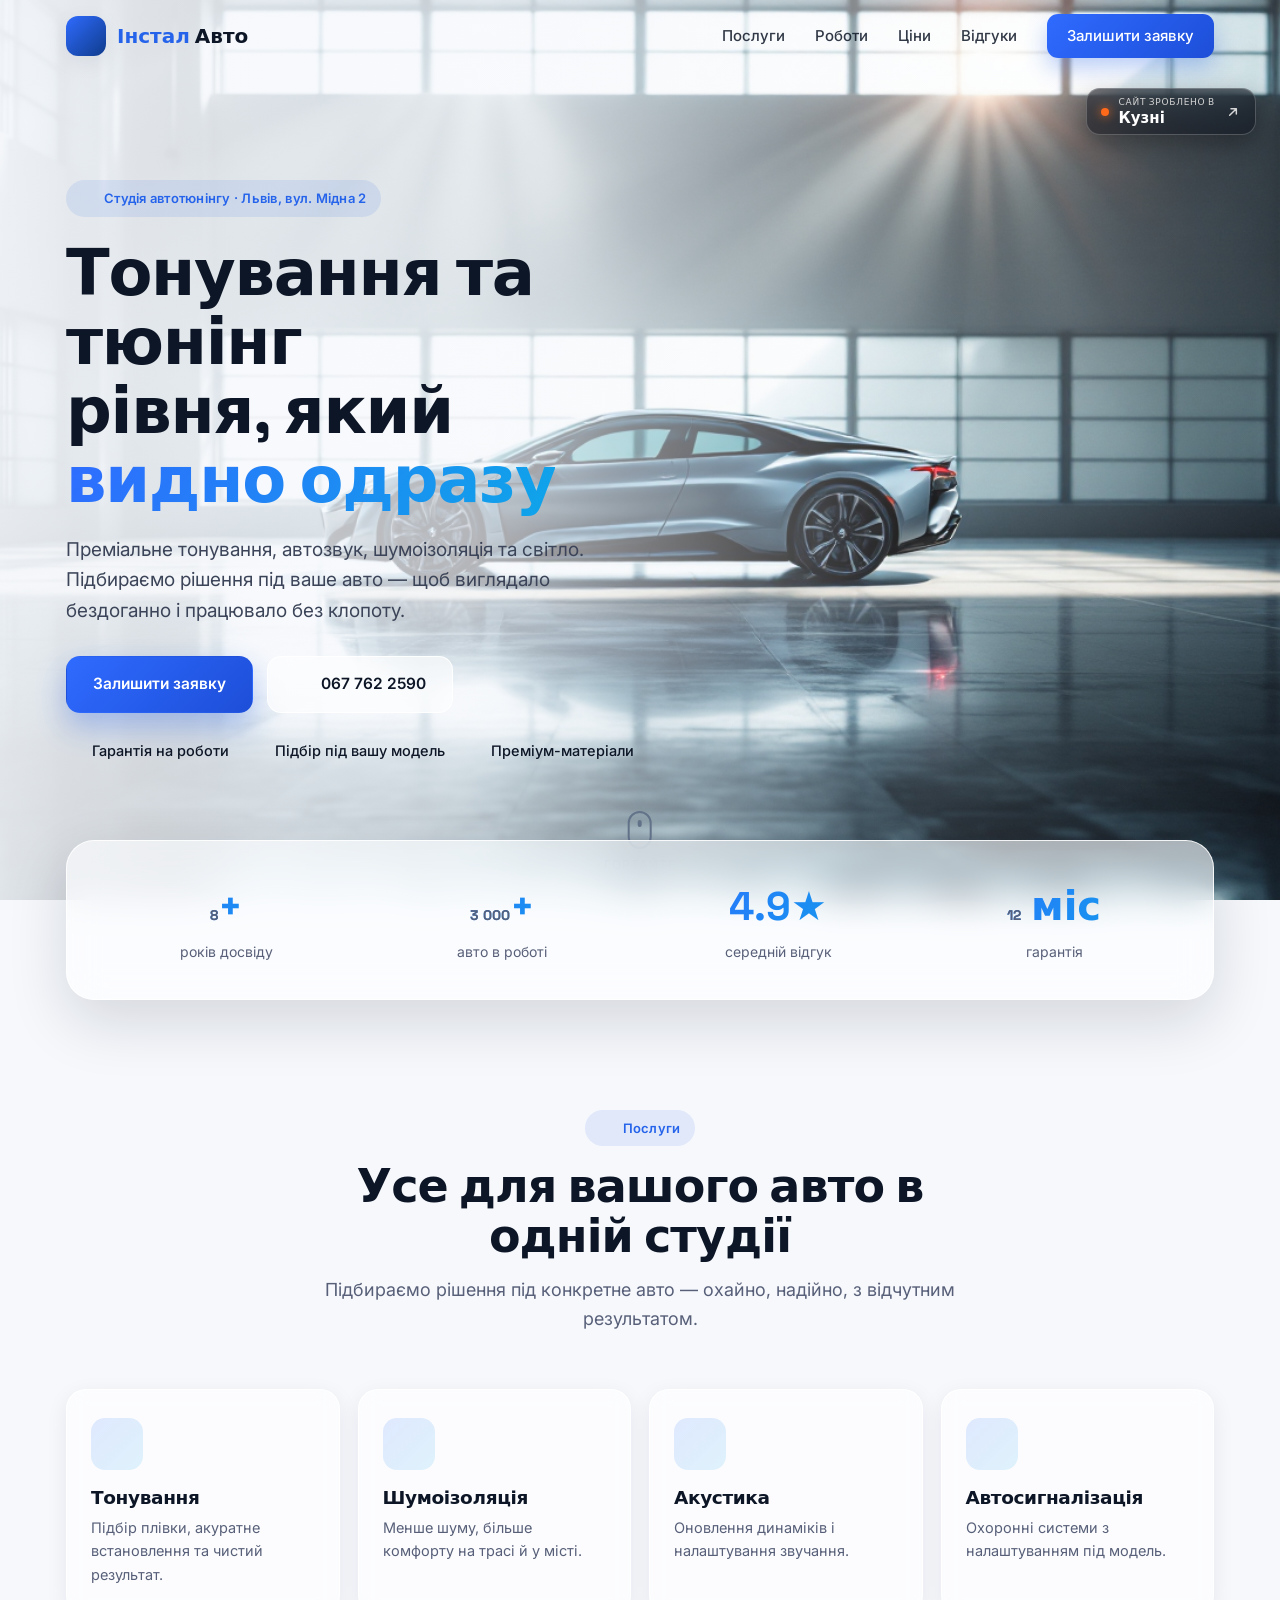
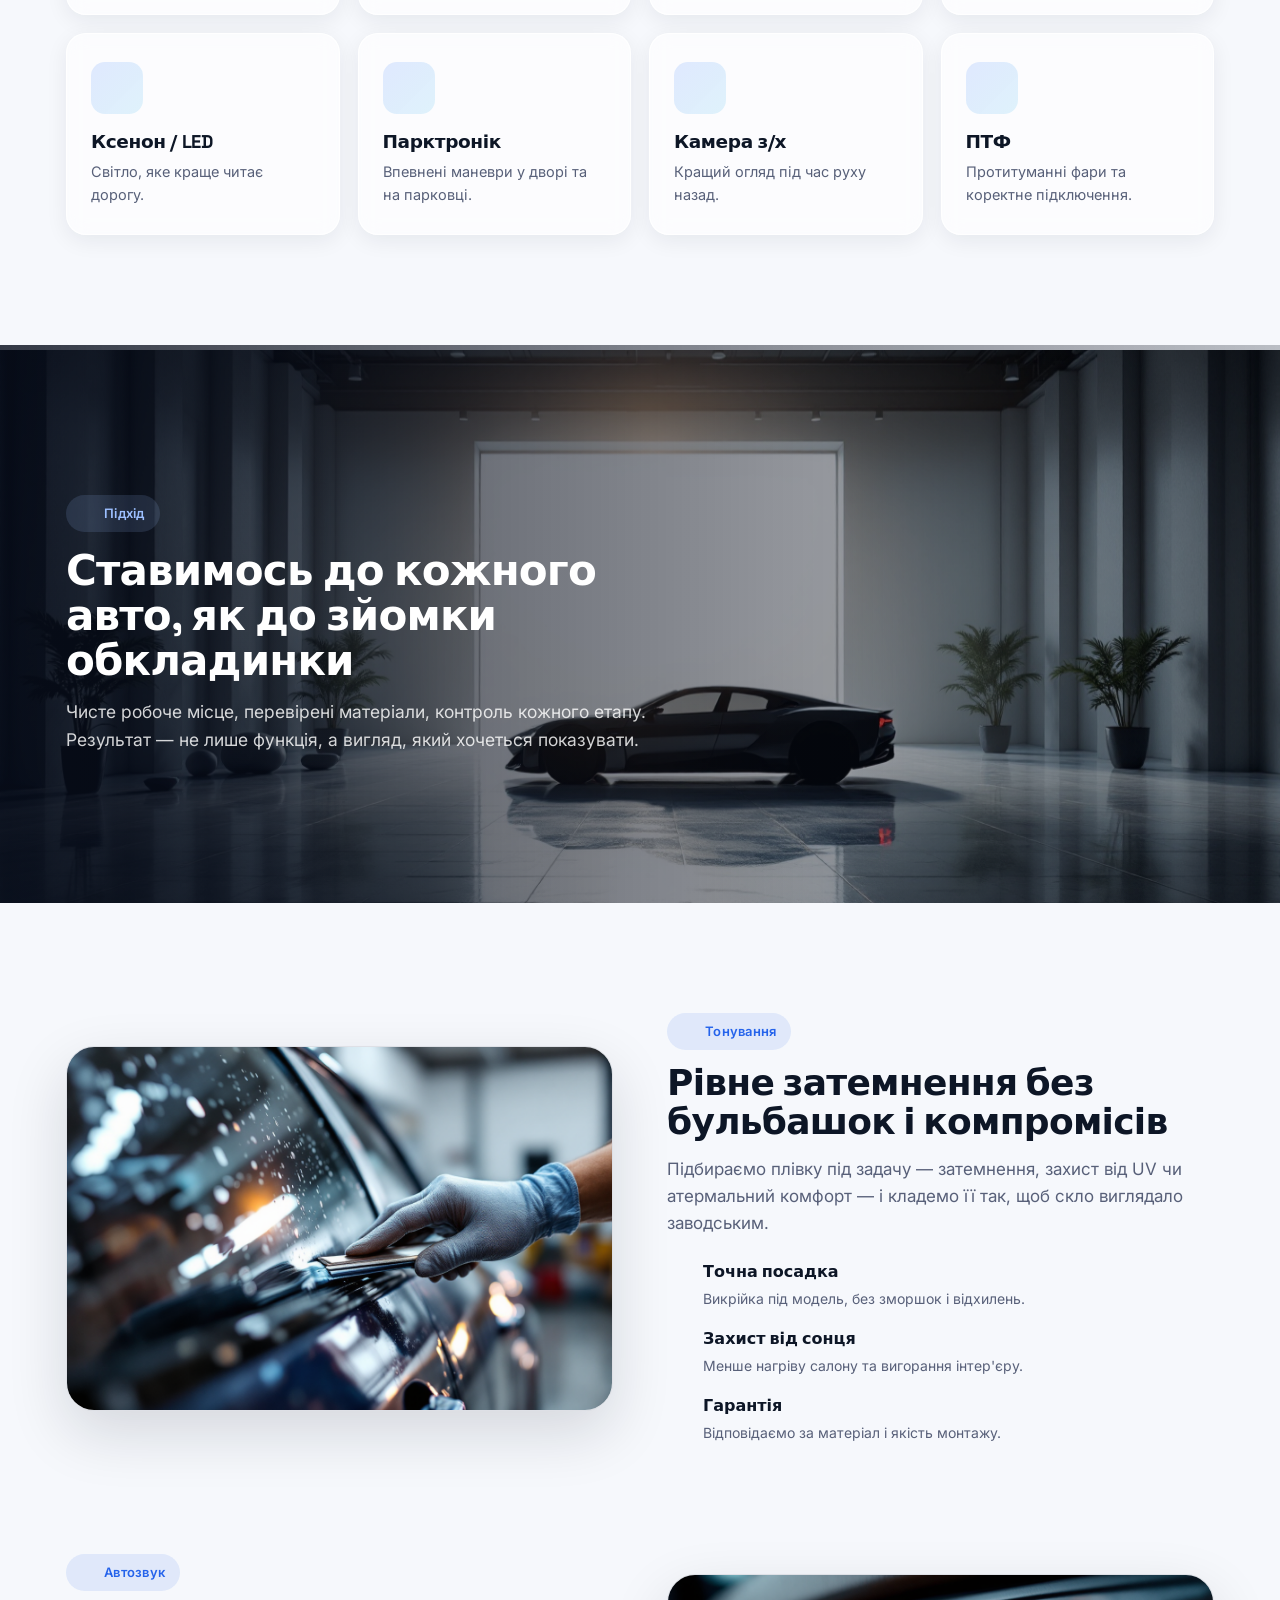
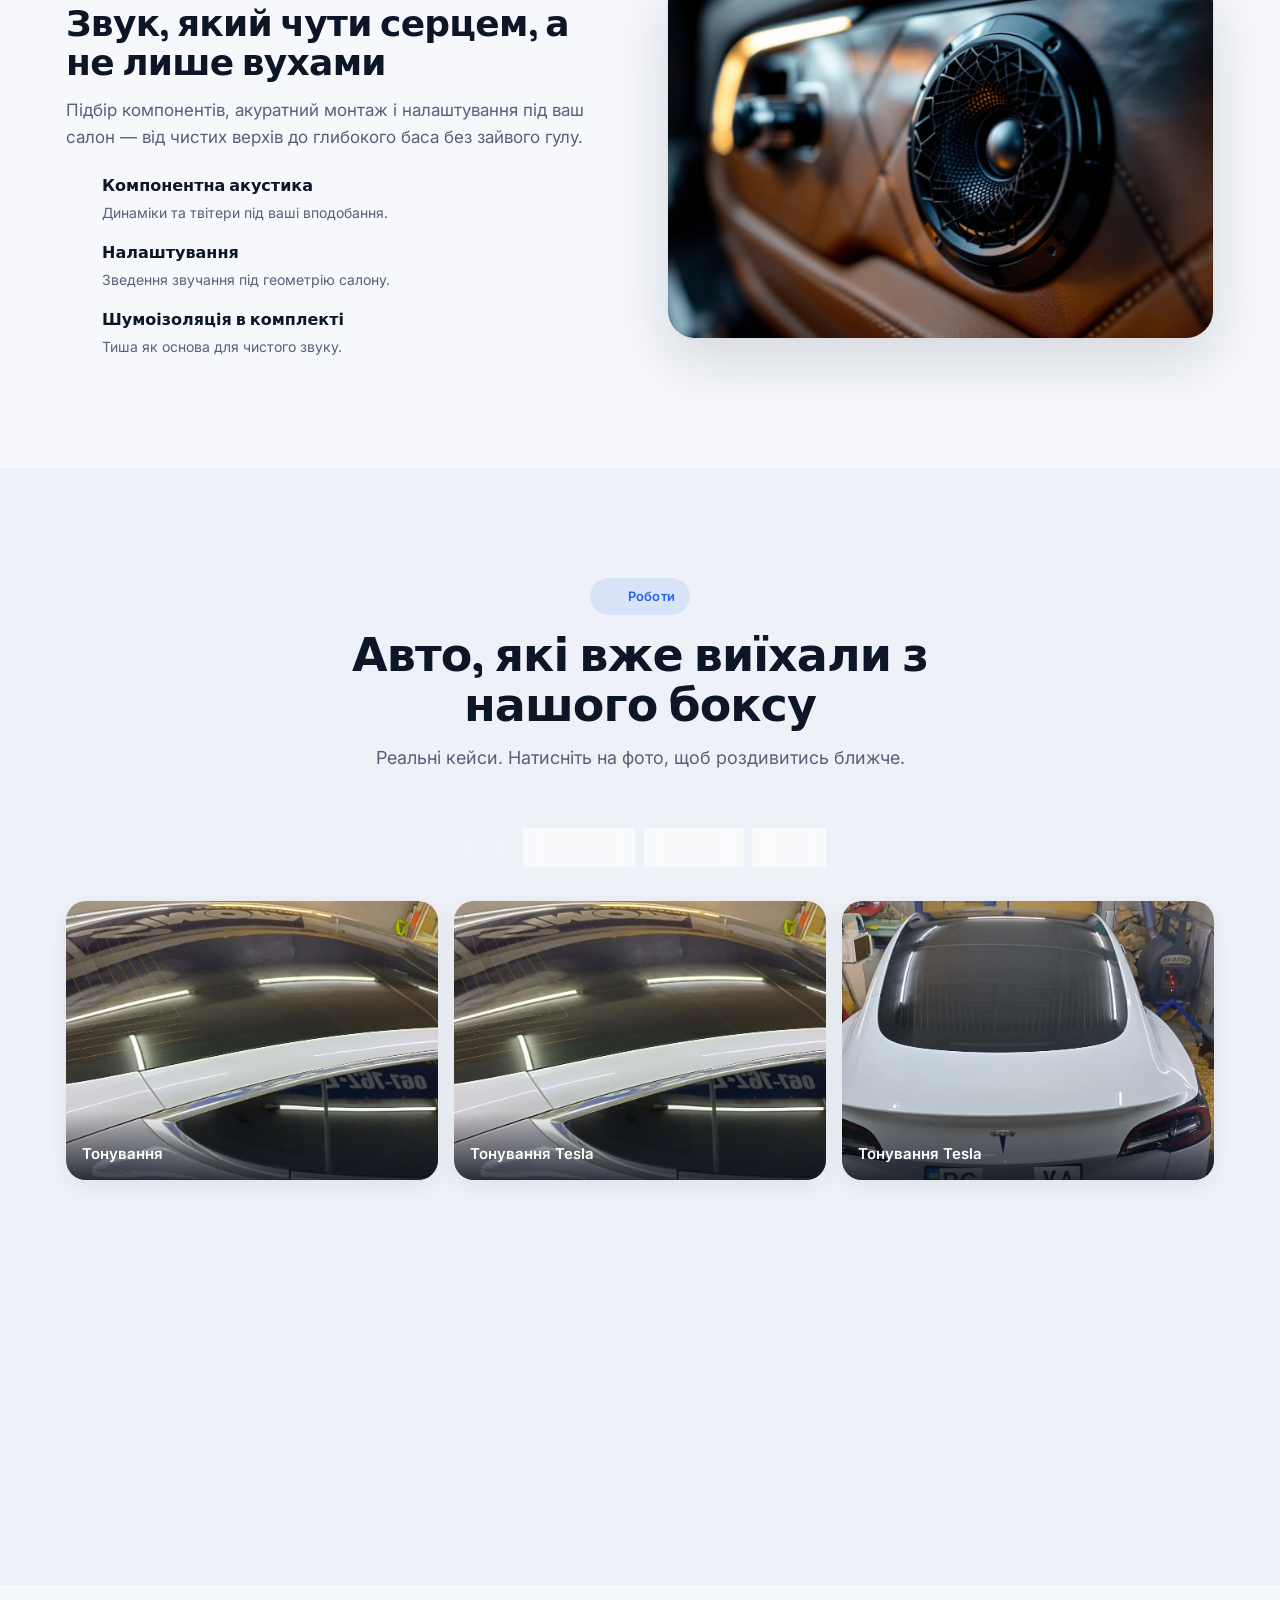
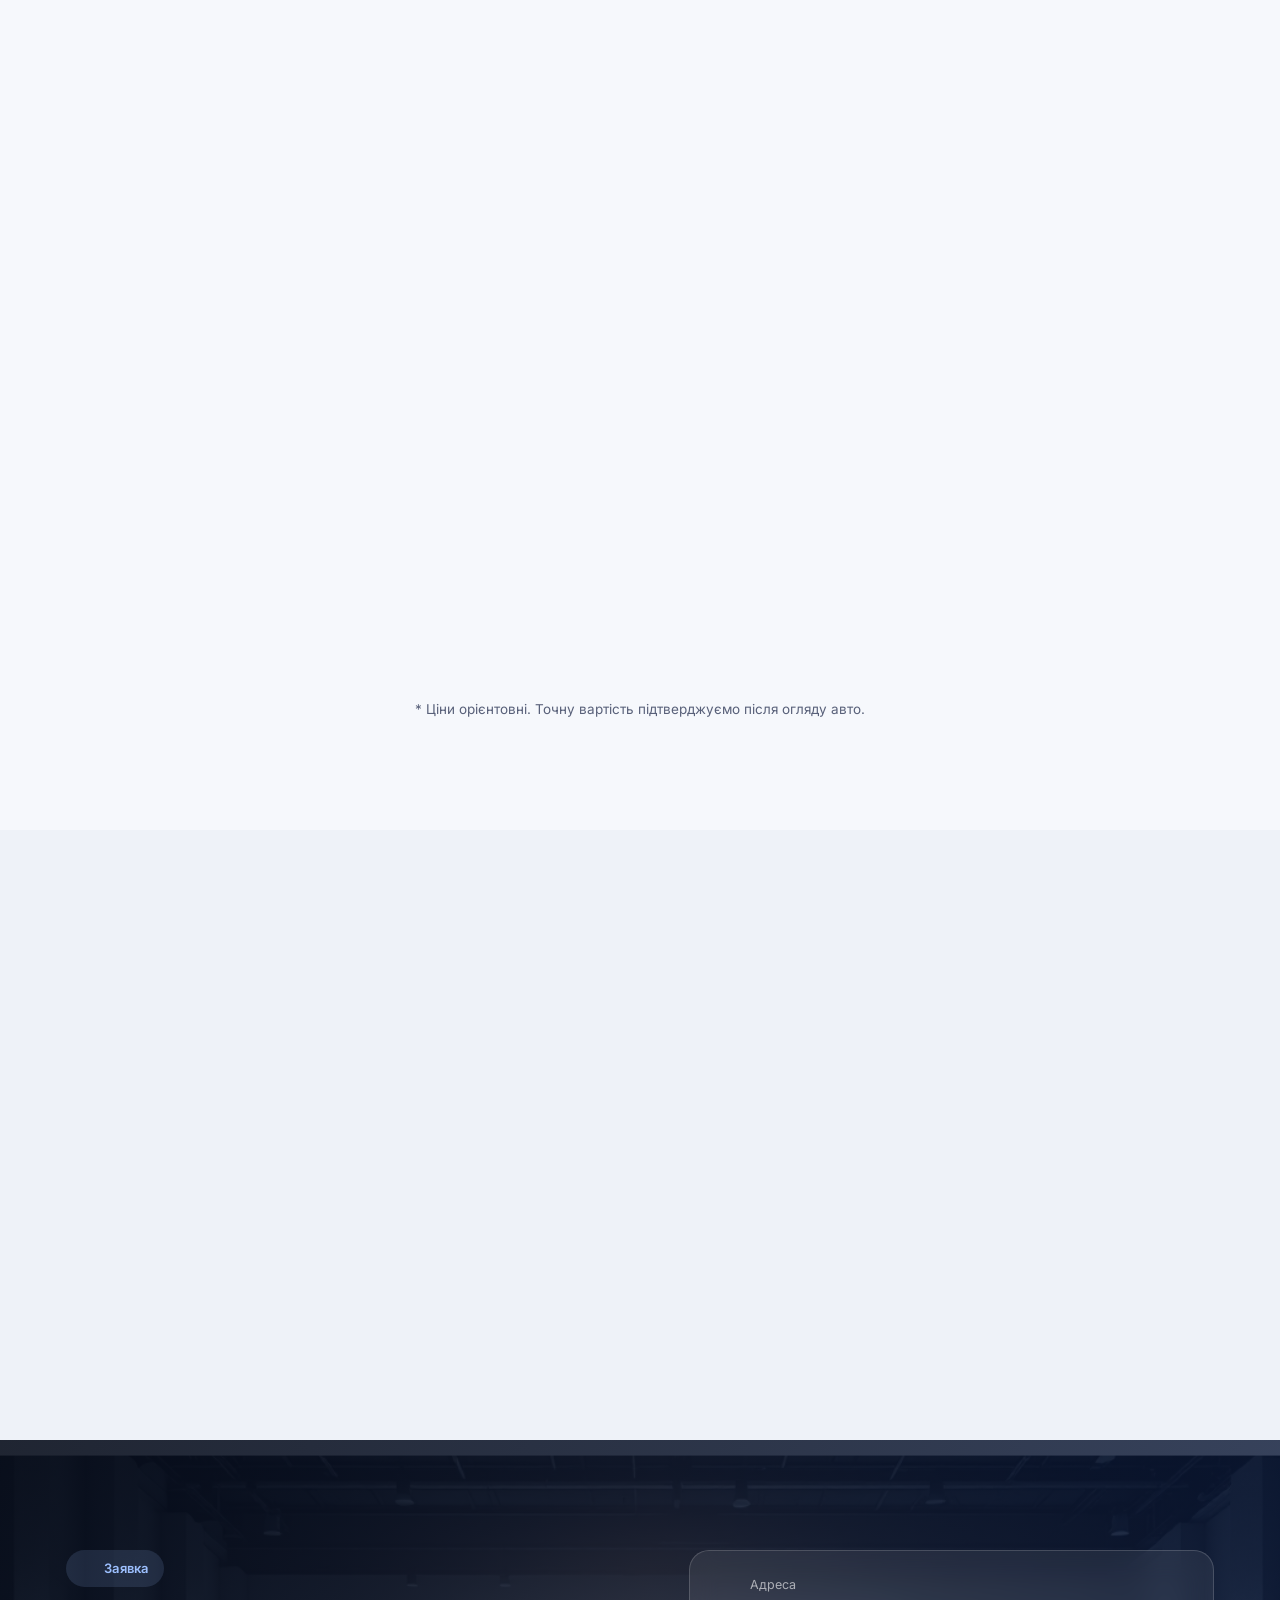
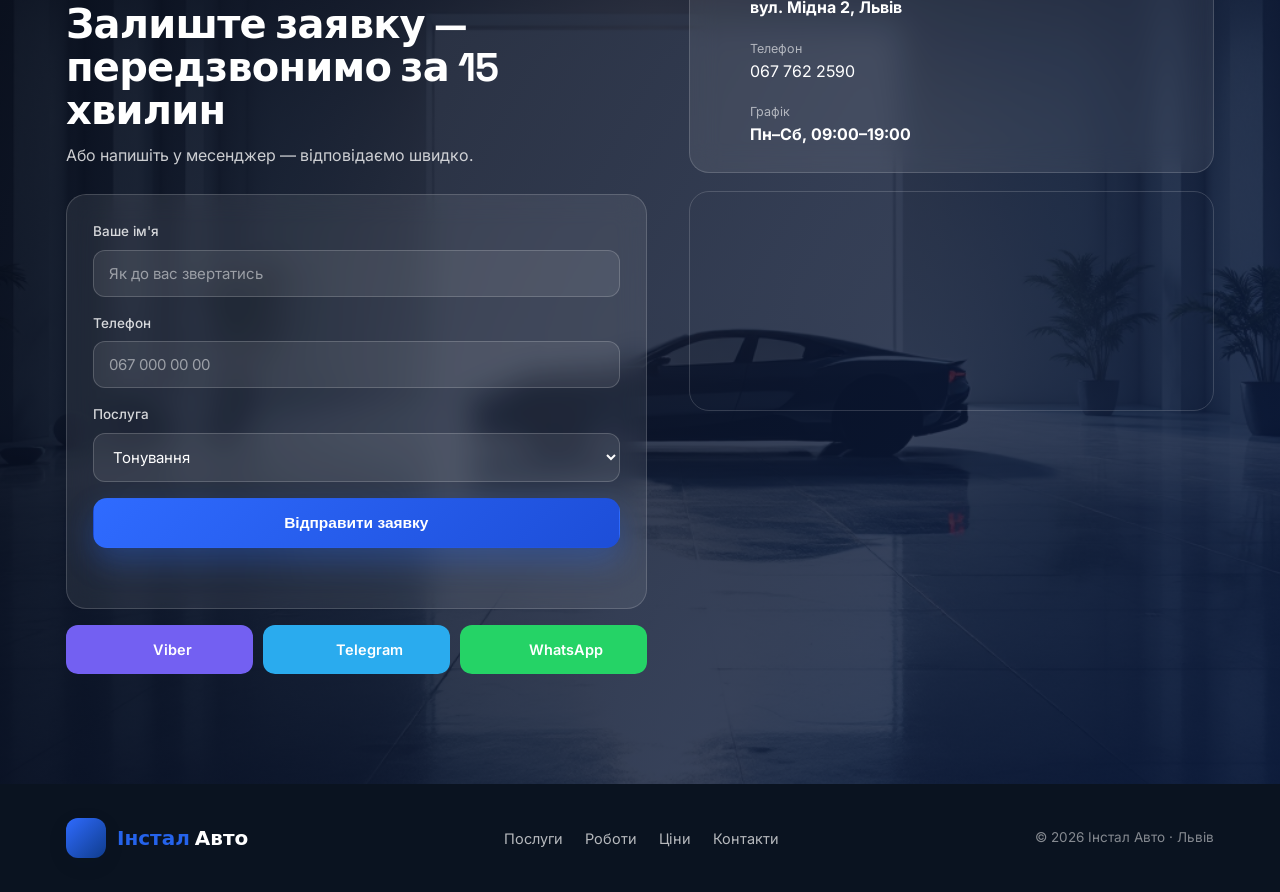
==== v5-cinematic/index.html @ ef94ff66 "v5-cinematic: світлий кінематографічний лендінг (glassmorphism + AI-візуали flux + parallax/Ken Burn" ====
<!DOCTYPE html>
<html lang="uk">
<head>
  <meta charset="UTF-8">
  <meta name="viewport" content="width=device-width, initial-scale=1.0">
  <meta name="description" content="Інстал Авто — преміальне тонування, автозвук, шумоізоляція та світло у Львові. Кінематографічна якість, акуратний монтаж, гарантія.">
  <meta property="og:title" content="Інстал Авто | Преміальний автотюнінг у Львові">
  <meta property="og:description" content="Тонування, автозвук, шумоізоляція та світло. Якість, яку видно.">
  <meta property="og:type" content="website">
  <title>Інстал Авто | Преміальний автотюнінг у Львові</title>
  <link rel="preconnect" href="https://fonts.googleapis.com">
  <link rel="preconnect" href="https://fonts.gstatic.com" crossorigin>
  <link href="https://fonts.googleapis.com/css2?family=Inter:wght@400;500;600;700;800&family=Space+Grotesk:wght@500;600;700&display=swap" rel="stylesheet">
  <link rel="stylesheet" href="css/style.css">
  <script src="https://unpkg.com/lucide@latest"></script>
</head>
<body>
  <header class="site-header">
    <div class="header-inner">
      <a class="brand" href="#top" aria-label="Інстал Авто">
        <span class="brand-mark"><i data-lucide="car-front"></i></span>
        <span class="brand-text"><strong>Інстал</strong> Авто</span>
      </a>
      <button class="menu-toggle" id="menuToggle" type="button" aria-label="Меню" aria-expanded="false">
        <span></span><span></span><span></span>
      </button>
      <nav class="nav" id="navMenu" aria-label="Навігація">
        <a href="#services">Послуги</a>
        <a href="#works">Роботи</a>
        <a href="#prices">Ціни</a>
        <a href="#reviews">Відгуки</a>
        <a class="nav-cta" href="#contacts">Залишити заявку</a>
      </nav>
    </div>
  </header>

  <main id="top">
    <!-- HERO -->
    <section class="hero">
      <div class="hero-bg"><img src="image/gen/hero.png" alt="Преміальне авто в студії автотюнінгу"></div>
      <a href="https://kuznya.studio/portfolio?utm_source=demo&utm_medium=badge&utm_campaign=instal-avto"
         target="_blank" rel="noopener" class="kuznya-badge" aria-label="Сайт зроблено в студії Кузня">
        <span class="kuznya-badge__spark"></span>
        <span class="kuznya-badge__text">
          <span class="kuznya-badge__label">Сайт зроблено в</span>
          <span class="kuznya-badge__brand">Кузні</span>
        </span>
        <svg class="kuznya-badge__arrow" width="16" height="16" viewBox="0 0 24 24" fill="none" stroke="currentColor" stroke-width="2.2" stroke-linecap="round" stroke-linejoin="round"><path d="M7 17 17 7M9 7h8v8"/></svg>
      </a>

      <div class="container">
        <div class="hero-inner reveal in">
          <span class="eyebrow"><i data-lucide="map-pin"></i> Студія автотюнінгу · Львів, вул. Мідна 2</span>
          <h1>Тонування та тюнінг<br>рівня, який <span class="grad">видно одразу</span></h1>
          <p class="hero-lead">Преміальне тонування, автозвук, шумоізоляція та світло. Підбираємо рішення під ваше авто — щоб виглядало бездоганно і працювало без клопоту.</p>
          <div class="hero-actions">
            <a class="btn btn-primary" href="#contacts">Залишити заявку</a>
            <a class="btn btn-glass" href="tel:+380677622590"><i data-lucide="phone"></i> 067 762 2590</a>
          </div>
          <ul class="hero-bullets">
            <li><i data-lucide="badge-check"></i> Гарантія на роботи</li>
            <li><i data-lucide="badge-check"></i> Підбір під вашу модель</li>
            <li><i data-lucide="badge-check"></i> Преміум-матеріали</li>
          </ul>
        </div>
      </div>
      <div class="scroll-hint"><span class="mouse"></span>Гортайте</div>
    </section>

    <!-- STATS -->
    <!-- ⚠️ ПЛЕЙСХОЛДЕРИ: узгодити реальні цифри -->
    <div class="container">
      <div class="stats reveal">
        <div class="stats-card">
          <div class="stat"><b><span data-count="8">8</span>+</b><span>років досвіду</span></div>
          <div class="stat"><b><span data-count="3000">3000</span>+</b><span>авто в роботі</span></div>
          <div class="stat"><b>4.9★</b><span>середній відгук</span></div>
          <div class="stat"><b><span data-count="12">12</span> міс</b><span>гарантія</span></div>
        </div>
      </div>
    </div>

    <!-- SERVICES -->
    <section class="section" id="services">
      <div class="container">
        <div class="s-head reveal">
          <span class="eyebrow"><i data-lucide="layers"></i> Послуги</span>
          <h2>Усе для вашого авто в одній студії</h2>
          <p>Підбираємо рішення під конкретне авто — охайно, надійно, з відчутним результатом.</p>
        </div>
        <div class="bento">
          <article class="s-card reveal"><span class="s-ico"><i data-lucide="sparkles"></i></span><h3>Тонування</h3><p>Підбір плівки, акуратне встановлення та чистий результат.</p></article>
          <article class="s-card reveal d1"><span class="s-ico"><i data-lucide="volume-2"></i></span><h3>Шумоізоляція</h3><p>Менше шуму, більше комфорту на трасі й у місті.</p></article>
          <article class="s-card reveal d2"><span class="s-ico"><i data-lucide="music-2"></i></span><h3>Акустика</h3><p>Оновлення динаміків і налаштування звучання.</p></article>
          <article class="s-card reveal d3"><span class="s-ico"><i data-lucide="shield"></i></span><h3>Автосигналізація</h3><p>Охоронні системи з налаштуванням під модель.</p></article>
          <article class="s-card reveal"><span class="s-ico"><i data-lucide="lightbulb"></i></span><h3>Ксенон / LED</h3><p>Світло, яке краще читає дорогу.</p></article>
          <article class="s-card reveal d1"><span class="s-ico"><i data-lucide="radar"></i></span><h3>Парктронік</h3><p>Впевнені маневри у дворі та на парковці.</p></article>
          <article class="s-card reveal d2"><span class="s-ico"><i data-lucide="camera"></i></span><h3>Камера з/х</h3><p>Кращий огляд під час руху назад.</p></article>
          <article class="s-card reveal d3"><span class="s-ico"><i data-lucide="cloud-fog"></i></span><h3>ПТФ</h3><p>Протитуманні фари та коректне підключення.</p></article>
        </div>
      </div>
    </section>

    <!-- CINEMATIC BAND -->
    <section class="cine">
      <div class="cine-bg" data-parallax="0.18"><img src="image/gen/studio.png" alt="Студія детейлінгу"></div>
      <div class="container">
        <div class="cine-inner reveal">
          <span class="eyebrow"><i data-lucide="film"></i> Підхід</span>
          <h2>Ставимось до кожного авто, як до зйомки обкладинки</h2>
          <p>Чисте робоче місце, перевірені матеріали, контроль кожного етапу. Результат — не лише функція, а вигляд, який хочеться показувати.</p>
        </div>
      </div>
    </section>

    <!-- FEATURE: tint -->
    <section class="section" id="tint">
      <div class="container">
        <div class="feat">
          <div class="feat-media reveal"><img src="image/gen/tint.png" alt="Нанесення тонувальної плівки"></div>
          <div class="reveal d1">
            <span class="eyebrow"><i data-lucide="sparkles"></i> Тонування</span>
            <h2>Рівне затемнення без бульбашок і компромісів</h2>
            <p>Підбираємо плівку під задачу — затемнення, захист від UV чи атермальний комфорт — і кладемо її так, щоб скло виглядало заводським.</p>
            <div class="flist">
              <div class="fitem"><i data-lucide="check-circle-2"></i><div><h4>Точна посадка</h4><p>Викрійка під модель, без зморшок і відхилень.</p></div></div>
              <div class="fitem"><i data-lucide="sun"></i><div><h4>Захист від сонця</h4><p>Менше нагріву салону та вигорання інтер'єру.</p></div></div>
              <div class="fitem"><i data-lucide="shield-check"></i><div><h4>Гарантія</h4><p>Відповідаємо за матеріал і якість монтажу.</p></div></div>
            </div>
          </div>
        </div>
      </div>
    </section>

    <!-- FEATURE: audio -->
    <section class="section" style="padding-top:0" id="audio">
      <div class="container">
        <div class="feat rev">
          <div class="feat-media reveal"><img src="image/gen/audio.png" alt="Преміум автоакустика"></div>
          <div class="reveal d1">
            <span class="eyebrow"><i data-lucide="music-2"></i> Автозвук</span>
            <h2>Звук, який чути серцем, а не лише вухами</h2>
            <p>Підбір компонентів, акуратний монтаж і налаштування під ваш салон — від чистих верхів до глибокого баса без зайвого гулу.</p>
            <div class="flist">
              <div class="fitem"><i data-lucide="speaker"></i><div><h4>Компонентна акустика</h4><p>Динаміки та твітери під ваші вподобання.</p></div></div>
              <div class="fitem"><i data-lucide="sliders-horizontal"></i><div><h4>Налаштування</h4><p>Зведення звучання під геометрію салону.</p></div></div>
              <div class="fitem"><i data-lucide="volume-2"></i><div><h4>Шумоізоляція в комплекті</h4><p>Тиша як основа для чистого звуку.</p></div></div>
            </div>
          </div>
        </div>
      </div>
    </section>

    <!-- WORKS -->
    <section class="section" id="works" style="background:var(--bg2)">
      <div class="container">
        <div class="s-head reveal">
          <span class="eyebrow"><i data-lucide="image"></i> Роботи</span>
          <h2>Авто, які вже виїхали з нашого боксу</h2>
          <p>Реальні кейси. Натисніть на фото, щоб роздивитись ближче.</p>
        </div>
        <div class="g-filters reveal">
          <button class="gf on" data-filter="all" type="button">Усі</button>
          <button class="gf" data-filter="tint" type="button">Тонування</button>
          <button class="gf" data-filter="audio" type="button">Автозвук</button>
          <button class="gf" data-filter="other" type="button">Інше</button>
        </div>
        <div class="g-grid">
          <figure class="g-card reveal" data-cat="tint"><img src="image/Тонування.jpg" alt="Тонування авто" loading="lazy"><span class="zoom"><i data-lucide="expand"></i></span><figcaption>Тонування</figcaption></figure>
          <figure class="g-card reveal d1" data-cat="tint"><img src="image/тонування тесла біла вид збоку в боксі.jpg" alt="Тонування Tesla збоку" loading="lazy"><span class="zoom"><i data-lucide="expand"></i></span><figcaption>Тонування Tesla</figcaption></figure>
          <figure class="g-card reveal d2" data-cat="tint"><img src="image/тонування тесла біла вид ззаду в боксі.jpg" alt="Тонування Tesla ззаду" loading="lazy"><span class="zoom"><i data-lucide="expand"></i></span><figcaption>Тонування Tesla</figcaption></figure>
          <figure class="g-card reveal" data-cat="tint"><img src="image/Тонування інфініті біла вид ззаду в боксі.jpg" alt="Тонування Infiniti" loading="lazy"><span class="zoom"><i data-lucide="expand"></i></span><figcaption>Тонування Infiniti</figcaption></figure>
          <figure class="g-card reveal d1" data-cat="audio"><img src="image/Акустика.jpg" alt="Акустика" loading="lazy"><span class="zoom"><i data-lucide="expand"></i></span><figcaption>Акустика</figcaption></figure>
          <figure class="g-card reveal d2" data-cat="other"><img src="image/Камера заднього ходу.jpg" alt="Камера заднього ходу" loading="lazy"><span class="zoom"><i data-lucide="expand"></i></span><figcaption>Камера з/х</figcaption></figure>
        </div>
      </div>
    </section>

    <!-- PRICES -->
    <!-- ⚠️ ПЛЕЙСХОЛДЕРИ ЦІН: узгодити з власником -->
    <section class="section" id="prices">
      <div class="container">
        <div class="s-head reveal">
          <span class="eyebrow"><i data-lucide="tag"></i> Ціни</span>
          <h2>Орієнтовна вартість послуг</h2>
          <p>Точна ціна залежить від авто та обсягу. Залиште заявку — порахуємо безкоштовно.</p>
        </div>
        <div class="p-grid">
          <article class="p-card reveal"><span class="p-ico"><i data-lucide="sparkles"></i></span><h3>Тонування</h3><div class="p-val">від <strong>1 500</strong> ₴</div><p>Підбір плівки та акуратне встановлення.</p><a class="p-link" href="#contacts">Розрахувати →</a></article>
          <article class="p-card feat-price reveal d1"><span class="p-badge">Популярне</span><span class="p-ico"><i data-lucide="volume-2"></i></span><h3>Шумоізоляція</h3><div class="p-val">від <strong>4 000</strong> ₴</div><p>Тиша в салоні на трасі й у місті.</p><a class="p-link" href="#contacts">Розрахувати →</a></article>
          <article class="p-card reveal d2"><span class="p-ico"><i data-lucide="shield"></i></span><h3>Сигналізація</h3><div class="p-val">від <strong>2 500</strong> ₴</div><p>Монтаж і налаштування під модель.</p><a class="p-link" href="#contacts">Розрахувати →</a></article>
          <article class="p-card reveal d3"><span class="p-ico"><i data-lucide="camera"></i></span><h3>Камера з/х</h3><div class="p-val">від <strong>1 200</strong> ₴</div><p>Зручне паркування та огляд.</p><a class="p-link" href="#contacts">Розрахувати →</a></article>
        </div>
        <p class="p-note">* Ціни орієнтовні. Точну вартість підтверджуємо після огляду авто.</p>
      </div>
    </section>

    <!-- REVIEWS -->
    <!-- ⚠️ ПЛЕЙСХОЛДЕРИ ВІДГУКІВ: замінити на реальні -->
    <section class="section" id="reviews" style="background:var(--bg2)">
      <div class="container">
        <div class="s-head reveal">
          <span class="eyebrow"><i data-lucide="star"></i> Відгуки</span>
          <h2>Що кажуть клієнти</h2>
        </div>
        <div class="r-grid">
          <article class="r-card reveal"><div class="r-stars"><i data-lucide="star"></i><i data-lucide="star"></i><i data-lucide="star"></i><i data-lucide="star"></i><i data-lucide="star"></i></div><p>«Тонування на Tesla — рівно, без бульбашок, скло як заводське. Прийняли вчасно, усе пояснили.»</p><div class="r-auth"><span class="r-ava">А</span><div><strong>Андрій</strong><span>Tesla Model 3</span></div></div></article>
          <article class="r-card reveal d1"><div class="r-stars"><i data-lucide="star"></i><i data-lucide="star"></i><i data-lucide="star"></i><i data-lucide="star"></i><i data-lucide="star"></i></div><p>«Камера й парктронік — паркуватися стало набагато простіше. Проводку сховали акуратно.»</p><div class="r-auth"><span class="r-ava">М</span><div><strong>Марія</strong><span>Infiniti QX50</span></div></div></article>
          <article class="r-card reveal d2"><div class="r-stars"><i data-lucide="star"></i><i data-lucide="star"></i><i data-lucide="star"></i><i data-lucide="star"></i><i data-lucide="star"></i></div><p>«Шумоізоляція дверей і арок — у салоні реально тихіше. Хлопці знають справу, рекомендую.»</p><div class="r-auth"><span class="r-ava">О</span><div><strong>Олег</strong><span>VW Passat</span></div></div></article>
        </div>
      </div>
    </section>

    <!-- CTA / CONTACTS -->
    <section class="section cta" id="contacts">
      <div class="cta-bg" data-parallax="0.12"><img src="image/gen/studio.png" alt=""></div>
      <div class="container">
        <div class="cta-grid">
          <div class="reveal">
            <span class="eyebrow"><i data-lucide="send"></i> Заявка</span>
            <h2>Залиште заявку — передзвонимо за 15 хвилин</h2>
            <p class="cta-sub">Або напишіть у месенджер — відповідаємо швидко.</p>
            <form class="lead-form" id="leadForm" novalidate>
              <div class="field"><label for="lf-name">Ваше ім'я</label><input id="lf-name" name="name" type="text" placeholder="Як до вас звертатись" required></div>
              <div class="field"><label for="lf-phone">Телефон</label><input id="lf-phone" name="phone" type="tel" placeholder="067 000 00 00" required></div>
              <div class="field"><label for="lf-service">Послуга</label>
                <select id="lf-service" name="service">
                  <option>Тонування</option><option>Шумоізоляція</option><option>Автосигналізація</option>
                  <option>Акустика</option><option>Ксенон / світло</option><option>Камера / парктронік</option><option>Інше</option>
                </select>
              </div>
              <button class="btn btn-primary btn-block" type="submit">Відправити заявку</button>
              <p class="f-status" id="fStatus" role="status" aria-live="polite"></p>
            </form>
            <div class="msgs">
              <a class="msg m-viber" href="viber://chat?number=%2B380677622590"><i data-lucide="message-circle"></i> Viber</a>
              <a class="msg m-tg" href="tg://resolve?phone=380677622590"><i data-lucide="send"></i> Telegram</a>
              <a class="msg m-wa" href="https://wa.me/380677622590" target="_blank" rel="noopener"><i data-lucide="message-square"></i> WhatsApp</a>
            </div>
          </div>
          <div class="c-info reveal d1">
            <div class="c-card">
              <div class="c-row"><i data-lucide="map-pin"></i><div><small>Адреса</small><strong>вул. Мідна 2, Львів</strong></div></div>
              <div class="c-row"><i data-lucide="phone"></i><div><small>Телефон</small><a href="tel:+380677622590">067 762 2590</a></div></div>
              <div class="c-row"><i data-lucide="clock"></i><div><small>Графік</small><strong>Пн–Сб, 09:00–19:00</strong></div></div>
            </div>
            <div class="c-map">
              <iframe title="Карта Інстал Авто" src="https://www.google.com/maps?q=%D0%B2%D1%83%D0%BB.%20%D0%9C%D1%96%D0%B4%D0%BD%D0%B0%202%2C%2079037%2C%20Lviv%2C%20Lviv%20Oblast&output=embed" loading="lazy" referrerpolicy="no-referrer-when-downgrade"></iframe>
            </div>
          </div>
        </div>
      </div>
    </section>
  </main>

  <footer class="site-footer">
    <div class="container f-inner">
      <a class="brand" href="#top"><span class="brand-mark"><i data-lucide="car-front"></i></span><span class="brand-text"><strong>Інстал</strong> Авто</span></a>
      <div class="f-links"><a href="#services">Послуги</a><a href="#works">Роботи</a><a href="#prices">Ціни</a><a href="#contacts">Контакти</a></div>
      <span class="f-meta">&copy; 2026 Інстал Авто · Львів</span>
    </div>
  </footer>

  <div class="lb" id="lb" aria-hidden="true">
    <button class="lb-x" id="lbX" aria-label="Закрити">&times;</button>
    <button class="lb-nav lb-prev" id="lbPrev" aria-label="Попереднє">&#8249;</button>
    <img id="lbImg" src="" alt="">
    <button class="lb-nav lb-next" id="lbNext" aria-label="Наступне">&#8250;</button>
  </div>

  <script src="js/script.js"></script>
</body>
</html>
---- v5-cinematic/css/style.css ----
:root{
  --bg:#f6f8fc; --bg2:#eef2f8; --ink:#0d1626; --muted:#586079;
  --brand:#2563eb; --brand-d:#1d4ed8; --brand-soft:rgba(37,99,235,.10);
  --steel:#64748b; --line:rgba(13,22,38,.10);
  --glass:rgba(255,255,255,.62); --glass-brd:rgba(255,255,255,.85);
  --shadow-s:0 6px 22px rgba(13,22,38,.07);
  --shadow:0 22px 60px rgba(13,22,38,.14);
  --shadow-l:0 40px 90px rgba(13,22,38,.20);
  --r-xl:28px; --r-lg:20px; --r-md:14px;
  --maxw:1200px; --hh:72px;
  --f-head:'Space Grotesk',system-ui,sans-serif;
  --f-body:'Inter',system-ui,sans-serif;
}
*{box-sizing:border-box}
html{scroll-behavior:smooth;-webkit-font-smoothing:antialiased}
body{margin:0;font-family:var(--f-body);color:var(--ink);background:var(--bg);line-height:1.6;overflow-x:hidden}
img{max-width:100%;display:block}
a{color:inherit}
h1,h2,h3{font-family:var(--f-head);line-height:1.08;margin:0;letter-spacing:-.02em}
p{margin:0}
.container{width:100%;max-width:var(--maxw);margin:0 auto;padding:0 26px}
.section{padding:110px 0;position:relative}
.eyebrow{display:inline-flex;align-items:center;gap:8px;font-size:13px;font-weight:600;letter-spacing:.02em;color:var(--brand);background:var(--brand-soft);padding:8px 15px;border-radius:999px}
.eyebrow i{width:15px;height:15px}
.s-head{max-width:680px;margin:0 auto 56px;text-align:center}
.s-head h2{font-size:clamp(28px,3.8vw,46px);margin:16px 0 14px}
.s-head p{color:var(--muted);font-size:18px}

/* reveal */
.reveal{opacity:0;transform:translateY(30px);transition:opacity .8s cubic-bezier(.22,1,.36,1),transform .8s cubic-bezier(.22,1,.36,1)}
.reveal.in{opacity:1;transform:none}
.d1{transition-delay:.1s}.d2{transition-delay:.2s}.d3{transition-delay:.3s}
@media(prefers-reduced-motion:reduce){.reveal{opacity:1;transform:none;transition:none}}

/* buttons */
.btn{display:inline-flex;align-items:center;justify-content:center;gap:9px;padding:15px 26px;border-radius:14px;font-weight:600;font-size:15.5px;text-decoration:none;cursor:pointer;border:1px solid transparent;transition:transform .25s,box-shadow .25s,background .25s,border-color .25s}
.btn i{width:18px;height:18px}
.btn-primary{background:linear-gradient(135deg,#2f6bff,#1d4ed8);color:#fff;box-shadow:0 14px 30px rgba(37,99,235,.32)}
.btn-primary:hover{transform:translateY(-3px);box-shadow:0 20px 42px rgba(37,99,235,.42)}
.btn-glass{background:var(--glass);color:var(--ink);border-color:var(--glass-brd);backdrop-filter:blur(12px);-webkit-backdrop-filter:blur(12px)}
.btn-glass:hover{transform:translateY(-3px);border-color:var(--brand);color:var(--brand)}
.btn-block{width:100%}

/* header */
.site-header{position:fixed;top:0;left:0;right:0;z-index:50;height:var(--hh);display:flex;align-items:center;transition:background .3s,box-shadow .3s,backdrop-filter .3s}
.site-header.scrolled{background:rgba(246,248,252,.72);backdrop-filter:blur(16px) saturate(160%);-webkit-backdrop-filter:blur(16px) saturate(160%);box-shadow:0 1px 0 var(--line)}
.header-inner{height:100%;display:flex;align-items:center;justify-content:space-between;width:100%;max-width:var(--maxw);margin:0 auto;padding:0 26px}
.brand{display:inline-flex;align-items:center;gap:11px;text-decoration:none;color:var(--ink)}
.brand-mark{width:40px;height:40px;border-radius:12px;display:grid;place-items:center;color:#fff;background:linear-gradient(135deg,#2f6bff,#0f3c8c);box-shadow:var(--shadow-s)}
.brand-mark i{width:22px;height:22px}
.brand-text{font-family:var(--f-head);font-size:20px;font-weight:600}
.brand-text strong{color:var(--brand);font-weight:700}
.nav{display:flex;align-items:center;gap:30px}
.nav a{text-decoration:none;color:var(--ink);font-weight:500;font-size:15px;opacity:.85;transition:opacity .2s,color .2s}
.nav a:hover{opacity:1;color:var(--brand)}
.nav-cta{background:linear-gradient(135deg,#2f6bff,#1d4ed8);color:#fff !important;padding:10px 20px;border-radius:11px;opacity:1 !important;box-shadow:0 10px 22px rgba(37,99,235,.3)}
.menu-toggle{display:none;flex-direction:column;gap:5px;background:none;border:0;cursor:pointer;padding:8px}
.menu-toggle span{width:24px;height:2px;background:var(--ink);border-radius:2px;transition:.3s}

/* hero */
.hero{position:relative;min-height:100vh;display:flex;align-items:center;padding:calc(var(--hh) + 30px) 0 60px;overflow:hidden}
.hero-bg{position:absolute;inset:0;z-index:-2;overflow:hidden}
.hero-bg img{width:100%;height:100%;object-fit:cover;animation:kenburns 22s ease-in-out infinite alternate;transform-origin:60% 50%}
@keyframes kenburns{from{transform:scale(1.02)}to{transform:scale(1.14)}}
.hero-bg::after{content:"";position:absolute;inset:0;background:linear-gradient(100deg,rgba(246,248,252,.94) 0%,rgba(246,248,252,.72) 40%,rgba(246,248,252,.12) 70%,rgba(246,248,252,0) 100%)}
.hero-inner{position:relative;z-index:2;max-width:620px}
.hero h1{font-size:clamp(36px,5.6vw,64px);margin:22px 0 20px}
.hero h1 .grad{background:linear-gradient(120deg,#2f6bff,#0ea5e9);-webkit-background-clip:text;background-clip:text;color:transparent}
.hero-lead{font-size:19px;color:#3b4458;max-width:520px}
.hero-actions{display:flex;flex-wrap:wrap;gap:14px;margin:30px 0 26px}
.hero-bullets{list-style:none;padding:0;margin:0;display:flex;flex-wrap:wrap;gap:20px}
.hero-bullets li{display:inline-flex;align-items:center;gap:8px;font-size:14.5px;font-weight:500}
.hero-bullets i{width:18px;height:18px;color:#1fa463}
.scroll-hint{position:absolute;bottom:26px;left:50%;transform:translateX(-50%);z-index:2;display:flex;flex-direction:column;align-items:center;gap:6px;color:var(--muted);font-size:12px;letter-spacing:.1em;text-transform:uppercase}
.scroll-hint .mouse{width:24px;height:38px;border:2px solid var(--steel);border-radius:14px;position:relative}
.scroll-hint .mouse::after{content:"";position:absolute;top:7px;left:50%;transform:translateX(-50%);width:4px;height:7px;border-radius:2px;background:var(--steel);animation:scrolldot 1.6s infinite}
@keyframes scrolldot{0%{opacity:0;top:7px}40%{opacity:1}80%{opacity:0;top:18px}100%{opacity:0}}

/* stats */
.stats{position:relative;z-index:3;margin-top:-60px}
.stats-card{display:grid;grid-template-columns:repeat(4,1fr);gap:10px;background:var(--glass);border:1px solid var(--glass-brd);border-radius:var(--r-xl);padding:34px 26px;box-shadow:var(--shadow);backdrop-filter:blur(18px) saturate(160%);-webkit-backdrop-filter:blur(18px) saturate(160%)}
.stat{text-align:center}
.stat b{font-family:var(--f-head);font-size:clamp(26px,3.4vw,40px);font-weight:700;display:block;background:linear-gradient(120deg,#2f6bff,#0ea5e9);-webkit-background-clip:text;background-clip:text;color:transparent}
.stat span{font-size:14px;color:var(--muted)}

/* services bento */
.bento{display:grid;grid-template-columns:repeat(4,1fr);gap:18px}
.s-card{position:relative;background:var(--glass);border:1px solid var(--glass-brd);border-radius:var(--r-lg);padding:28px 24px;box-shadow:var(--shadow-s);backdrop-filter:blur(10px);-webkit-backdrop-filter:blur(10px);overflow:hidden;transition:transform .35s cubic-bezier(.22,1,.36,1),box-shadow .35s}
.s-card::before{content:"";position:absolute;inset:0;background:radial-gradient(400px circle at var(--mx,50%) var(--my,0%),rgba(47,107,255,.10),transparent 40%);opacity:0;transition:opacity .35s}
.s-card:hover{transform:translateY(-6px);box-shadow:var(--shadow)}
.s-card:hover::before{opacity:1}
.s-ico{width:52px;height:52px;border-radius:14px;display:grid;place-items:center;background:linear-gradient(135deg,rgba(47,107,255,.14),rgba(14,165,233,.12));color:var(--brand);margin-bottom:18px}
.s-ico i{width:25px;height:25px}
.s-card h3{font-size:18.5px;margin-bottom:8px}
.s-card p{font-size:14.5px;color:var(--muted)}
.s-card.wide{grid-column:span 2}

/* cinematic parallax band */
.cine{position:relative;min-height:62vh;display:flex;align-items:center;overflow:hidden;color:#fff}
.cine-bg{position:absolute;inset:0;z-index:-2}
.cine-bg img{width:100%;height:120%;object-fit:cover;will-change:transform}
.cine-bg::after{content:"";position:absolute;inset:0;background:linear-gradient(90deg,rgba(8,14,28,.82),rgba(8,14,28,.45) 60%,rgba(8,14,28,.25))}
.cine-inner{position:relative;z-index:2;max-width:600px}
.cine .eyebrow{color:#9dc0ff;background:rgba(157,192,255,.14)}
.cine h2{font-size:clamp(26px,3.6vw,42px);color:#fff;margin:16px 0 14px}
.cine p{font-size:17.5px;color:rgba(255,255,255,.82)}

/* split feature */
.feat{display:grid;grid-template-columns:1fr 1fr;gap:54px;align-items:center}
.feat.rev .feat-media{order:2}
.feat-media{border-radius:var(--r-xl);overflow:hidden;box-shadow:var(--shadow);border:1px solid var(--line)}
.feat-media img{width:100%;height:100%;object-fit:cover;aspect-ratio:3/2;transition:transform .8s}
.feat-media:hover img{transform:scale(1.05)}
.feat h2{font-size:clamp(24px,3vw,36px);margin:14px 0 14px}
.feat>div>p{color:var(--muted);font-size:17px;margin-bottom:22px}
.flist{display:grid;gap:16px}
.fitem{display:flex;gap:13px}
.fitem i{width:23px;height:23px;color:var(--brand);flex-shrink:0;margin-top:3px}
.fitem h4{margin:0 0 3px;font-size:16px;font-family:var(--f-head)}
.fitem p{font-size:14px;color:var(--muted)}

/* gallery */
.g-filters{display:flex;flex-wrap:wrap;justify-content:center;gap:10px;margin-bottom:34px}
.gf{border:1px solid var(--line);background:var(--glass);color:var(--ink);padding:10px 20px;border-radius:999px;font-weight:500;font-size:14px;cursor:pointer;backdrop-filter:blur(8px);transition:.2s}
.gf:hover{border-color:var(--brand);color:var(--brand)}
.gf.on{background:linear-gradient(135deg,#2f6bff,#1d4ed8);color:#fff;border-color:transparent}
.g-grid{display:grid;grid-template-columns:repeat(3,1fr);gap:16px}
.g-card{position:relative;margin:0;border-radius:var(--r-lg);overflow:hidden;cursor:pointer;box-shadow:var(--shadow-s);aspect-ratio:4/3}
.g-card img{width:100%;height:100%;object-fit:cover;transition:transform .6s}
.g-card:hover img{transform:scale(1.08)}
.g-card figcaption{position:absolute;left:0;right:0;bottom:0;padding:30px 16px 14px;color:#fff;font-weight:600;font-size:15px;background:linear-gradient(transparent,rgba(8,14,28,.8))}
.g-card .zoom{position:absolute;top:12px;right:12px;width:34px;height:34px;border-radius:10px;display:grid;place-items:center;background:rgba(255,255,255,.85);color:var(--ink);opacity:0;transform:scale(.8);transition:.25s}
.g-card:hover .zoom{opacity:1;transform:scale(1)}
.g-card.hide{display:none}

/* prices */
.p-grid{display:grid;grid-template-columns:repeat(4,1fr);gap:18px}
.p-card{position:relative;background:var(--glass);border:1px solid var(--glass-brd);border-radius:var(--r-lg);padding:30px 24px;box-shadow:var(--shadow-s);backdrop-filter:blur(10px);transition:transform .3s,box-shadow .3s}
.p-card:hover{transform:translateY(-6px);box-shadow:var(--shadow)}
.p-card.feat-price{border-color:var(--brand);box-shadow:0 22px 50px rgba(37,99,235,.2)}
.p-badge{position:absolute;top:-12px;left:24px;background:linear-gradient(135deg,#2f6bff,#1d4ed8);color:#fff;font-size:12px;font-weight:600;padding:6px 13px;border-radius:999px}
.p-ico{width:46px;height:46px;border-radius:12px;display:grid;place-items:center;background:var(--brand-soft);color:var(--brand);margin-bottom:14px}
.p-ico i{width:22px;height:22px}
.p-card h3{font-size:18px;margin-bottom:10px}
.p-val{font-size:15px;color:var(--muted);margin-bottom:10px}
.p-val strong{font-family:var(--f-head);font-size:30px;color:var(--ink)}
.p-card>p{font-size:14px;color:var(--muted);margin-bottom:18px}
.p-link{color:var(--brand);font-weight:600;font-size:14.5px;text-decoration:none}
.p-link:hover{text-decoration:underline}
.p-note{text-align:center;color:var(--muted);font-size:13.5px;margin-top:26px}

/* reviews */
.r-grid{display:grid;grid-template-columns:repeat(3,1fr);gap:18px}
.r-card{background:var(--glass);border:1px solid var(--glass-brd);border-radius:var(--r-lg);padding:28px 26px;box-shadow:var(--shadow-s);backdrop-filter:blur(10px)}
.r-stars{display:flex;gap:3px;margin-bottom:14px;color:#f59e0b}
.r-stars i{width:18px;height:18px;fill:#f59e0b}
.r-card>p{font-size:15px;color:#33405a;margin-bottom:20px}
.r-auth{display:flex;align-items:center;gap:12px}
.r-ava{width:44px;height:44px;border-radius:50%;display:grid;place-items:center;background:linear-gradient(135deg,#2f6bff,#0ea5e9);color:#fff;font-weight:700;font-family:var(--f-head)}
.r-auth strong{display:block;font-size:15px}
.r-auth span{font-size:13px;color:var(--muted)}

/* contact / CTA */
.cta{position:relative;overflow:hidden;color:#fff}
.cta-bg{position:absolute;inset:0;z-index:-2}
.cta-bg img{width:100%;height:100%;object-fit:cover}
.cta-bg::after{content:"";position:absolute;inset:0;background:linear-gradient(120deg,rgba(8,14,28,.9),rgba(13,30,68,.78))}
.cta-grid{display:grid;grid-template-columns:1.05fr .95fr;gap:42px;align-items:start}
.cta .eyebrow{color:#9dc0ff;background:rgba(157,192,255,.14)}
.cta h2{font-size:clamp(26px,3.4vw,40px);color:#fff;margin:16px 0 10px}
.cta-sub{color:rgba(255,255,255,.78);margin-bottom:26px}
.lead-form{display:grid;gap:16px;background:rgba(255,255,255,.08);border:1px solid rgba(255,255,255,.16);padding:26px;border-radius:var(--r-lg);backdrop-filter:blur(14px)}
.field{display:grid;gap:7px}
.field label{font-size:13.5px;font-weight:500;color:rgba(255,255,255,.82)}
.field input,.field select{width:100%;padding:13px 15px;border-radius:12px;border:1px solid rgba(255,255,255,.18);background:rgba(255,255,255,.08);color:#fff;font-size:15px;font-family:inherit}
.field input::placeholder{color:rgba(255,255,255,.5)}
.field input:focus,.field select:focus{outline:none;border-color:#6ea0ff;background:rgba(255,255,255,.13)}
.field select option{color:#0d1626}
.field.err input{border-color:#ff6b6b}
.f-status{font-size:14px;margin:0;min-height:18px}
.f-status.ok{color:#5ef3a0}.f-status.bad{color:#ff9a9a}
.msgs{display:flex;flex-wrap:wrap;gap:10px;margin-top:16px}
.msg{flex:1;min-width:110px;display:inline-flex;align-items:center;justify-content:center;gap:8px;padding:13px;border-radius:12px;font-weight:600;font-size:14.5px;text-decoration:none;color:#fff;transition:transform .2s,filter .2s}
.msg i{width:18px;height:18px}
.msg:hover{transform:translateY(-2px);filter:brightness(1.08)}
.m-viber{background:#7360f2}.m-tg{background:#2aabee}.m-wa{background:#25d366}
.c-info{display:grid;gap:18px}
.c-card{background:rgba(255,255,255,.08);border:1px solid rgba(255,255,255,.16);border-radius:var(--r-lg);padding:24px;display:grid;gap:18px;backdrop-filter:blur(14px)}
.c-row{display:flex;gap:14px;align-items:flex-start}
.c-row i{width:22px;height:22px;color:#9dc0ff;flex-shrink:0;margin-top:3px}
.c-row small{font-size:12.5px;color:rgba(255,255,255,.6);display:block}
.c-row strong,.c-row a{font-size:16px;color:#fff;text-decoration:none}
.c-map{border-radius:var(--r-lg);overflow:hidden;border:1px solid rgba(255,255,255,.16);height:220px}
.c-map iframe{width:100%;height:100%;border:0;filter:grayscale(.2)}

/* footer */
.site-footer{background:#0a1320;color:rgba(255,255,255,.7);padding:34px 0}
.f-inner{display:flex;flex-wrap:wrap;align-items:center;justify-content:space-between;gap:18px}
.site-footer .brand-text{color:#fff}
.f-links{display:flex;flex-wrap:wrap;gap:22px}
.f-links a{text-decoration:none;color:rgba(255,255,255,.7);font-size:14.5px}
.f-links a:hover{color:#fff}
.f-meta{font-size:13.5px;color:rgba(255,255,255,.5)}

/* lightbox */
.lb{position:fixed;inset:0;z-index:90;display:none;align-items:center;justify-content:center;background:rgba(8,12,20,.94);padding:30px}
.lb.open{display:flex}
.lb img{max-width:90vw;max-height:86vh;border-radius:12px;box-shadow:0 30px 80px rgba(0,0,0,.6)}
.lb-x{position:absolute;top:18px;right:24px;background:none;border:0;color:#fff;font-size:42px;line-height:1;cursor:pointer}
.lb-nav{position:absolute;top:50%;transform:translateY(-50%);background:rgba(255,255,255,.1);border:0;color:#fff;width:54px;height:54px;border-radius:50%;font-size:30px;cursor:pointer;transition:background .2s}
.lb-nav:hover{background:rgba(255,255,255,.22)}
.lb-prev{left:18px}.lb-next{right:18px}

/* kuznya badge */
.kuznya-badge{--o:#ff6a1a;--og:rgba(255,106,26,.45);position:absolute;top:88px;right:24px;z-index:6;display:inline-flex;align-items:center;gap:10px;padding:9px 14px;border-radius:14px;background:rgba(10,12,20,.5);border:1px solid rgba(255,255,255,.22);backdrop-filter:blur(14px) saturate(150%);-webkit-backdrop-filter:blur(14px) saturate(150%);box-shadow:0 8px 24px rgba(0,0,0,.3);color:#fff;text-decoration:none;font-family:var(--f-head);line-height:1;transition:transform .25s,border-color .25s,background .25s,box-shadow .25s}
.kuznya-badge:hover{transform:translateY(-2px);border-color:var(--o);background:rgba(10,12,20,.7);box-shadow:0 10px 30px rgba(0,0,0,.4),0 0 18px var(--og)}
.kuznya-badge__spark{width:8px;height:8px;border-radius:50%;background:var(--o);box-shadow:0 0 10px 2px var(--og);flex-shrink:0}
.kuznya-badge__text{display:flex;flex-direction:column;gap:3px;white-space:nowrap}
.kuznya-badge__label{font-size:9px;letter-spacing:.08em;text-transform:uppercase;color:#d6d6d6}
.kuznya-badge__brand{font-size:15px;font-weight:700;color:#fff;transition:color .25s}
.kuznya-badge:hover .kuznya-badge__brand{color:var(--o)}
.kuznya-badge__arrow{color:#d6d6d6;flex-shrink:0;transition:color .25s,transform .25s}
.kuznya-badge:hover .kuznya-badge__arrow{color:var(--o);transform:translate(2px,-2px)}

/* responsive */
@media(max-width:1000px){
  .bento,.p-grid{grid-template-columns:repeat(2,1fr)}
  .s-card.wide{grid-column:span 2}
  .feat,.cta-grid{grid-template-columns:1fr;gap:30px}
  .feat.rev .feat-media{order:0}
  .r-grid{grid-template-columns:1fr}
  .stats-card{grid-template-columns:repeat(2,1fr);gap:24px 10px}
}
@media(max-width:680px){
  .section{padding:74px 0}
  .nav{position:fixed;top:var(--hh);left:0;right:0;flex-direction:column;align-items:stretch;gap:0;background:rgba(246,248,252,.97);backdrop-filter:blur(16px);border-bottom:1px solid var(--line);padding:8px 26px 18px;box-shadow:var(--shadow);transform:translateY(-160%);transition:transform .3s}
  .nav.open{transform:translateY(0)}
  .nav a{padding:14px 0;border-bottom:1px solid var(--line)}
  .nav-cta{text-align:center;margin-top:10px}
  .menu-toggle{display:flex}
  .g-grid{grid-template-columns:repeat(2,1fr)}
  .bento{grid-template-columns:1fr}
  .s-card.wide{grid-column:span 1}
  .hero{min-height:auto}
}
@media(max-width:430px){
  .p-grid,.g-grid{grid-template-columns:1fr}
  .stats-card{grid-template-columns:1fr;gap:18px}
  .msg{min-width:100%}
}
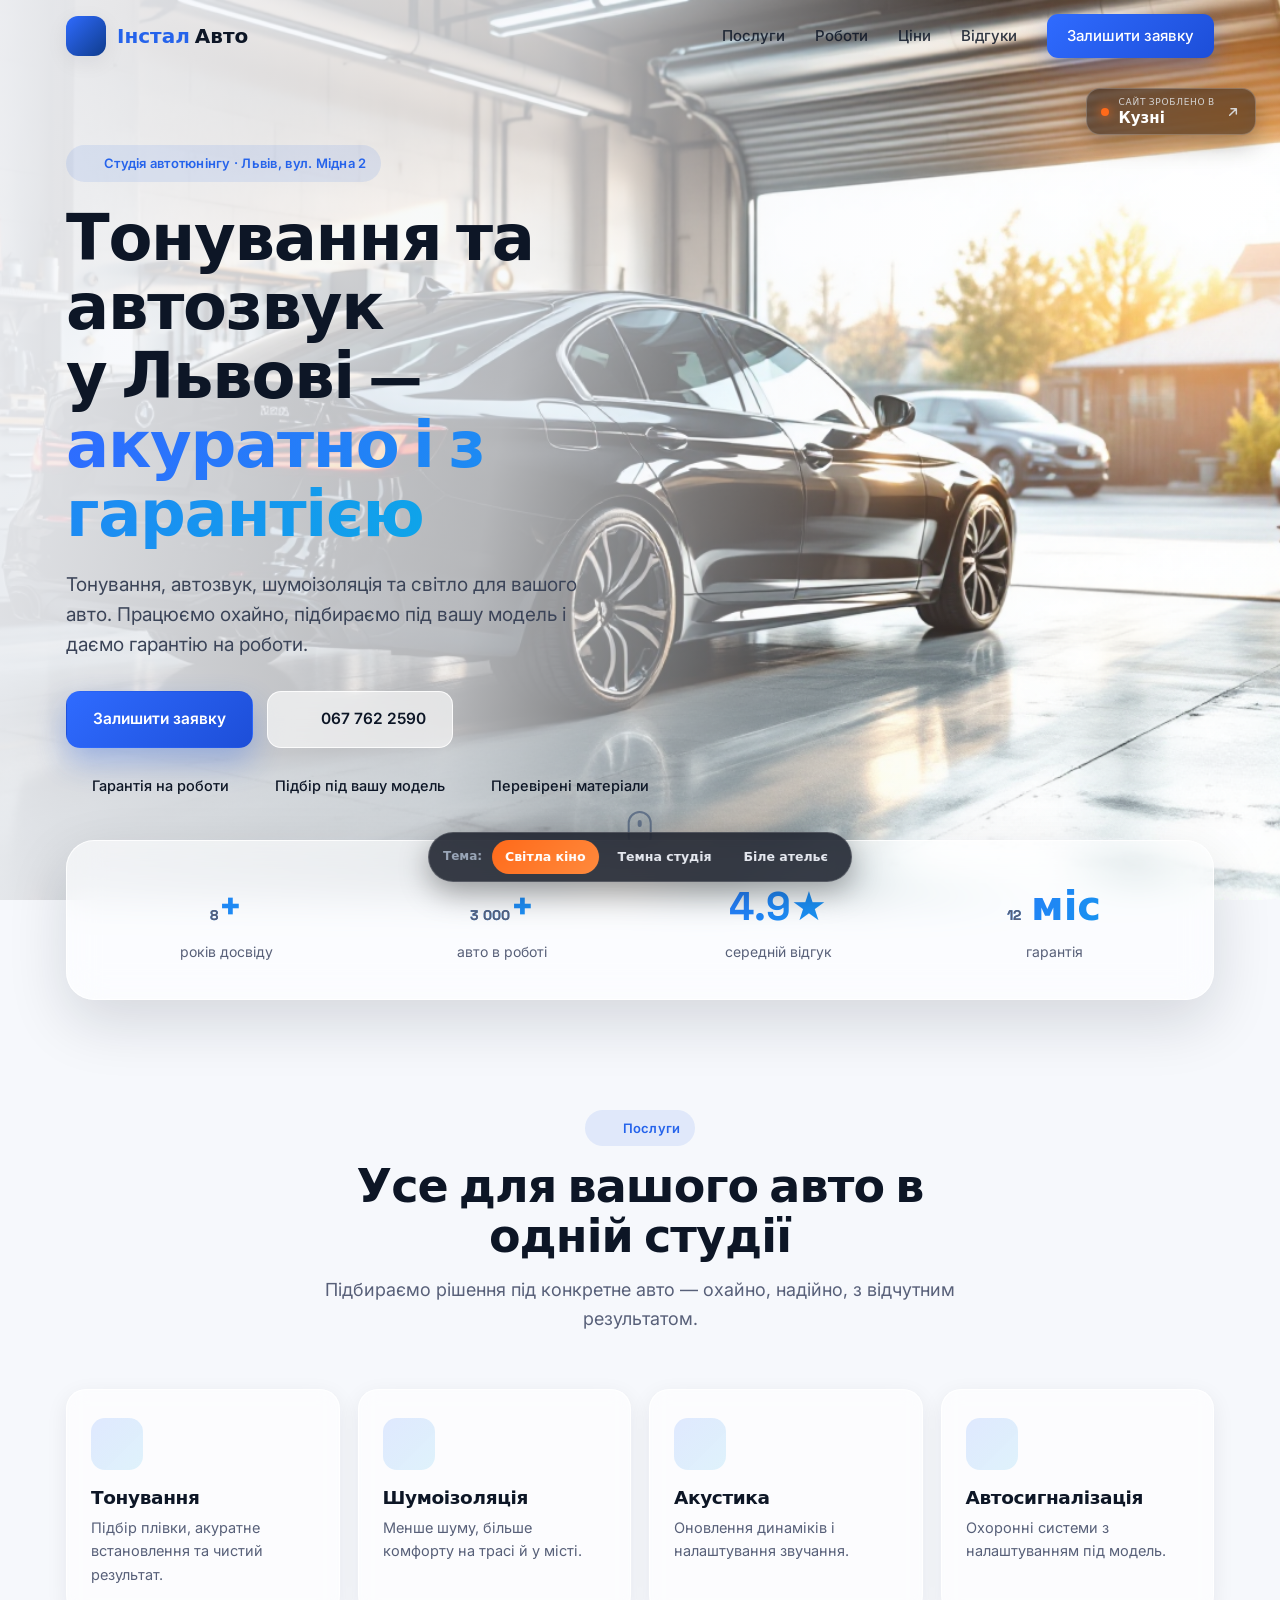
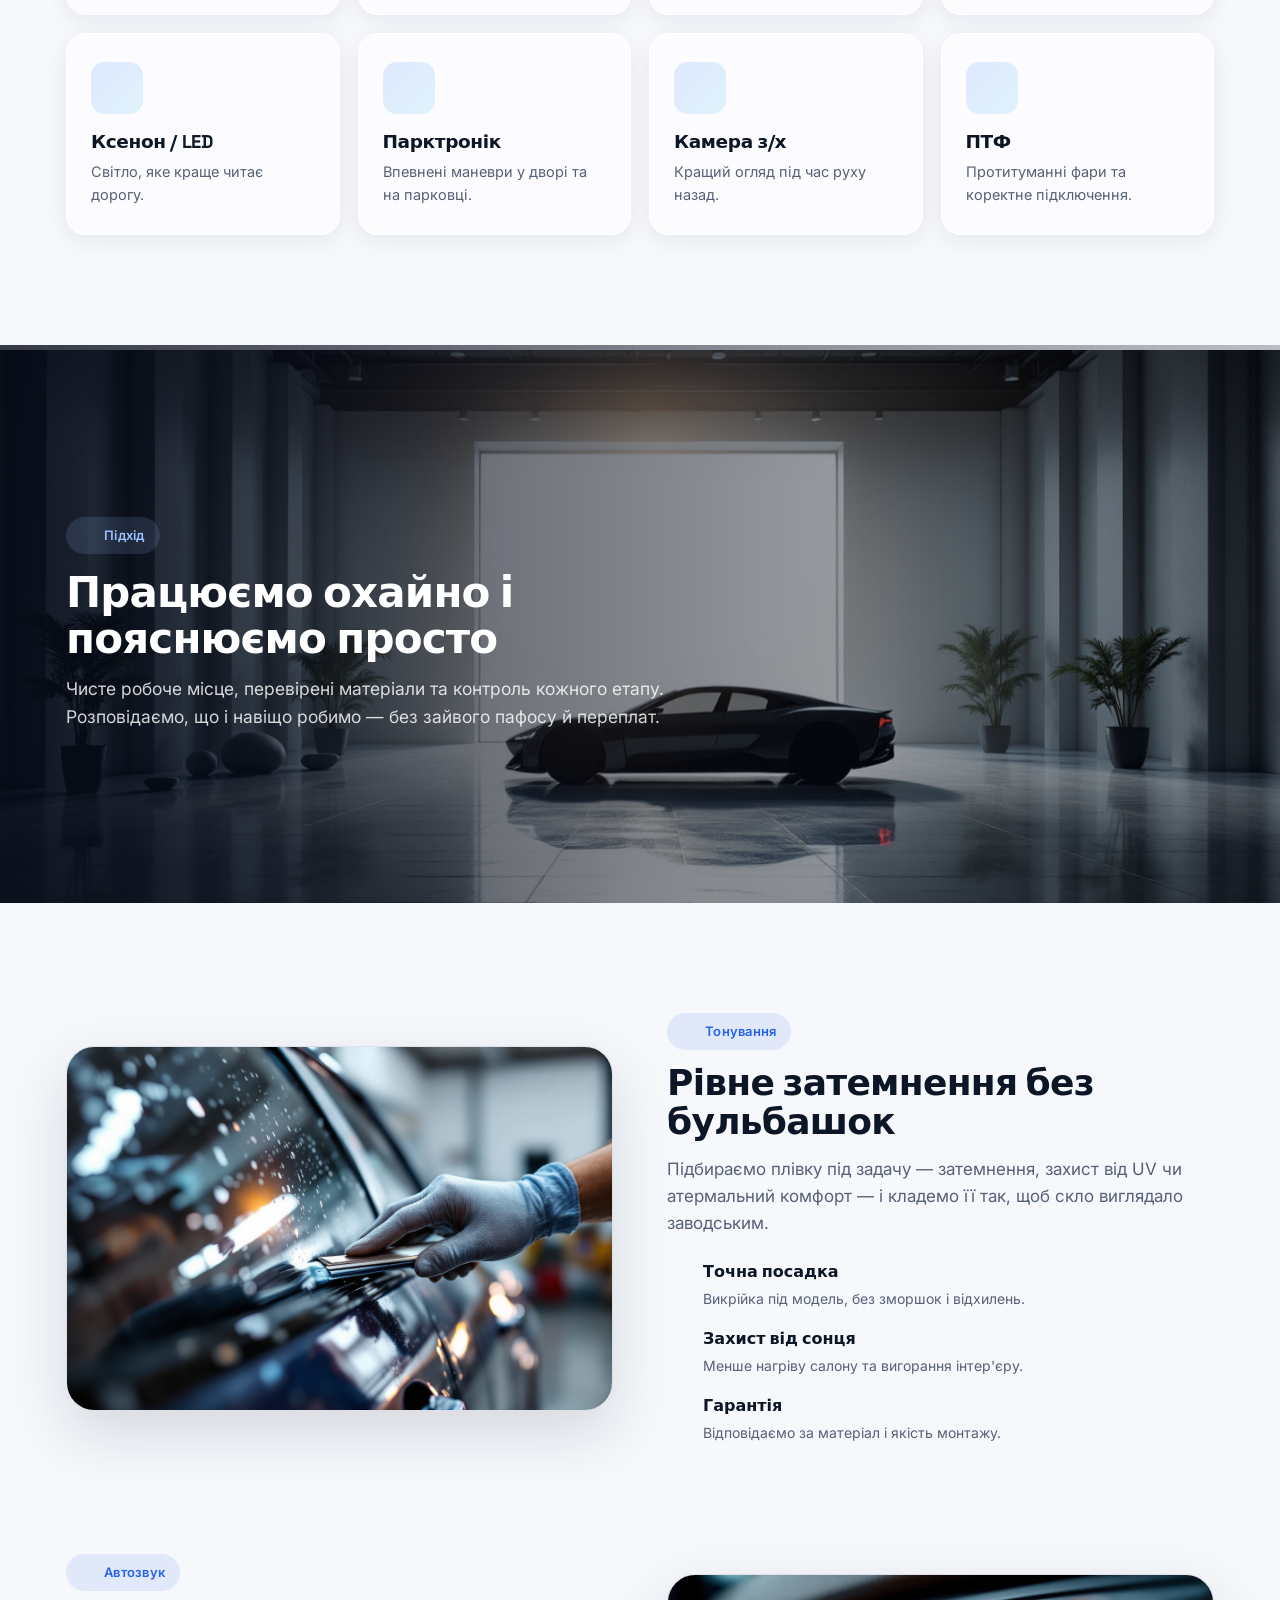
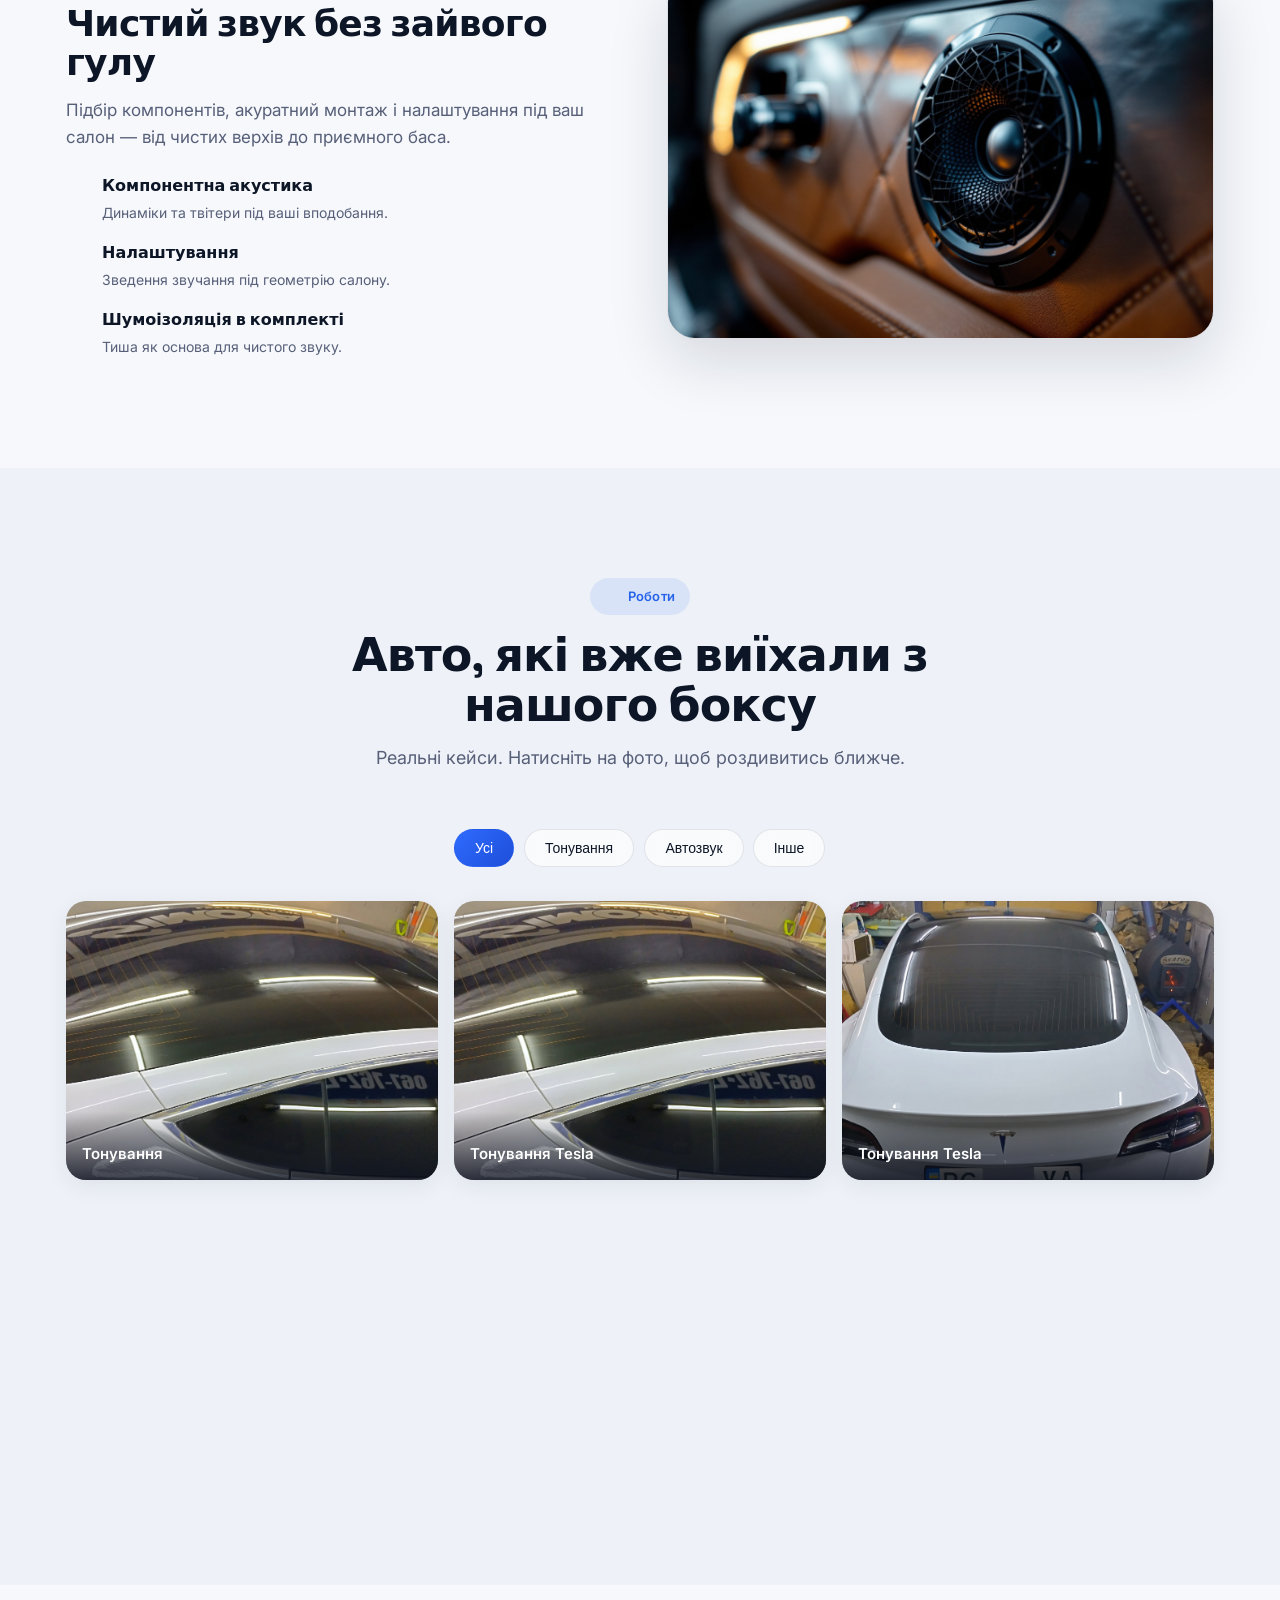
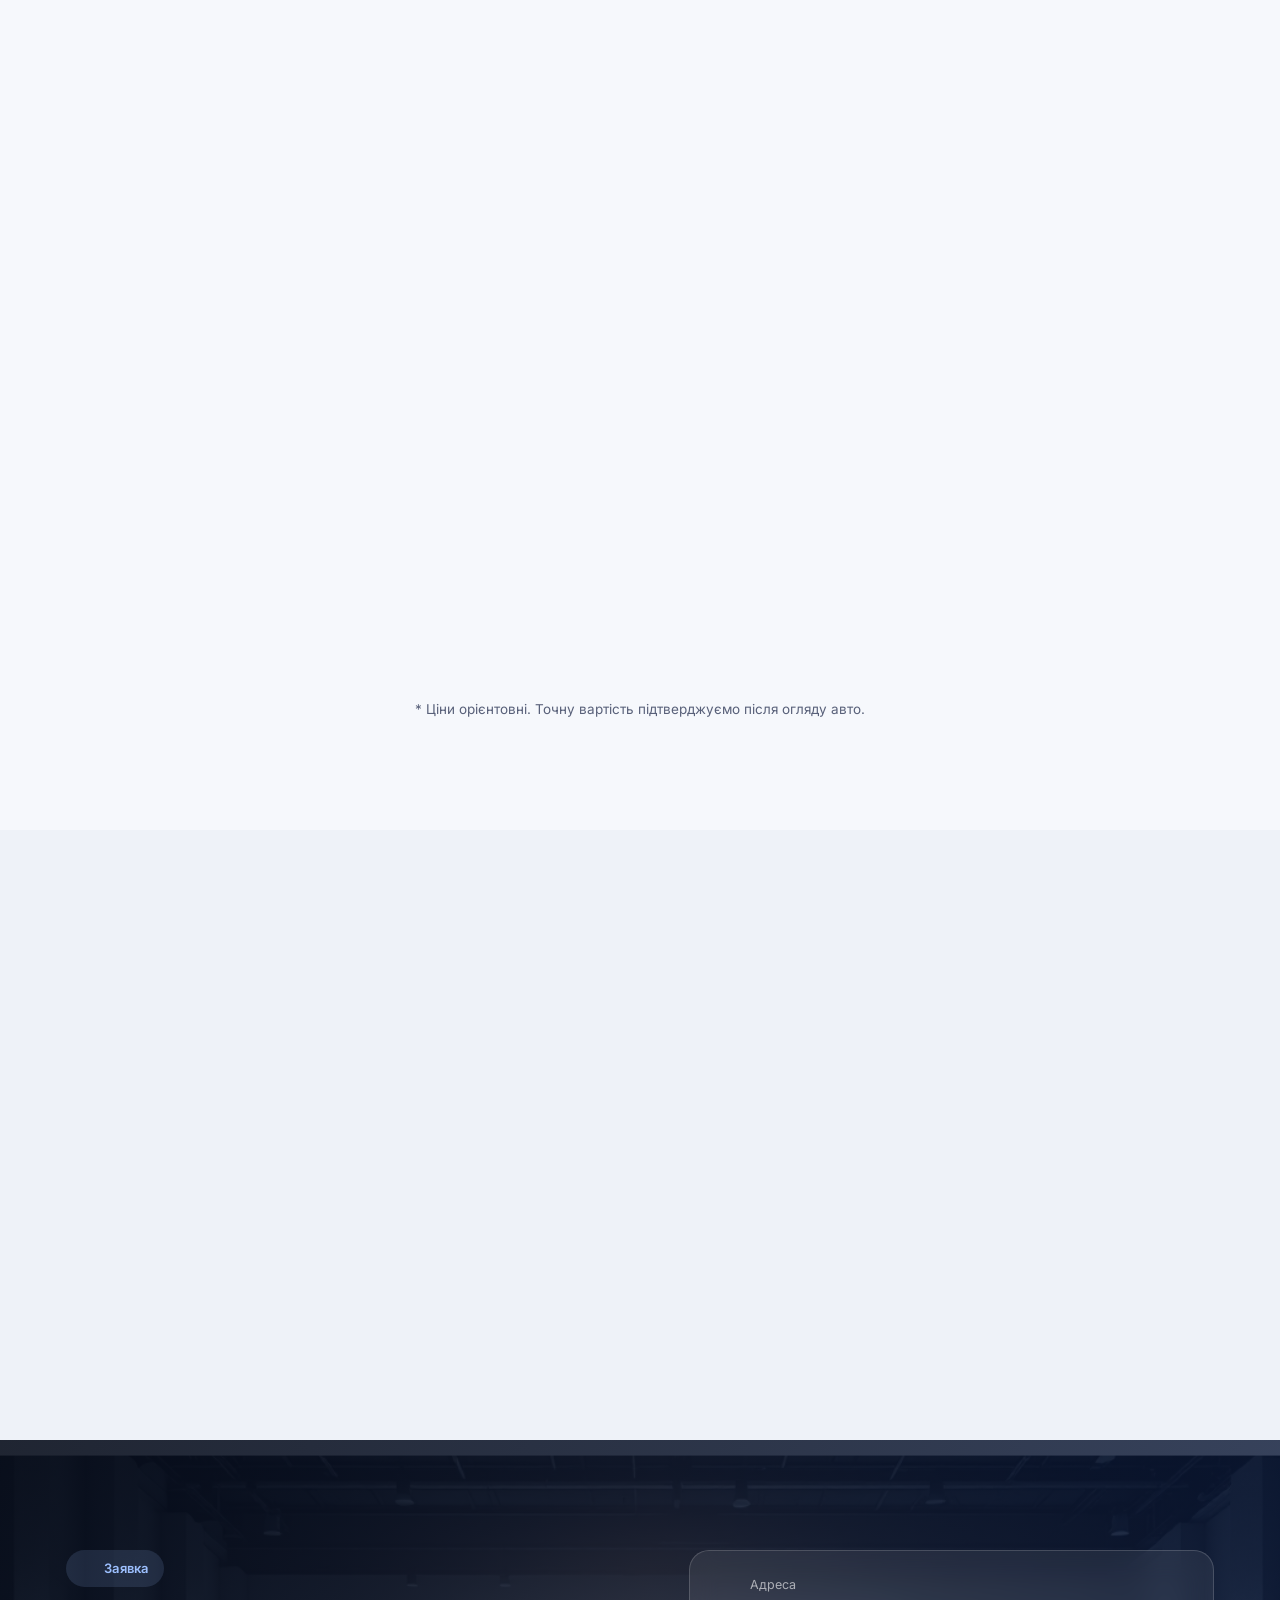
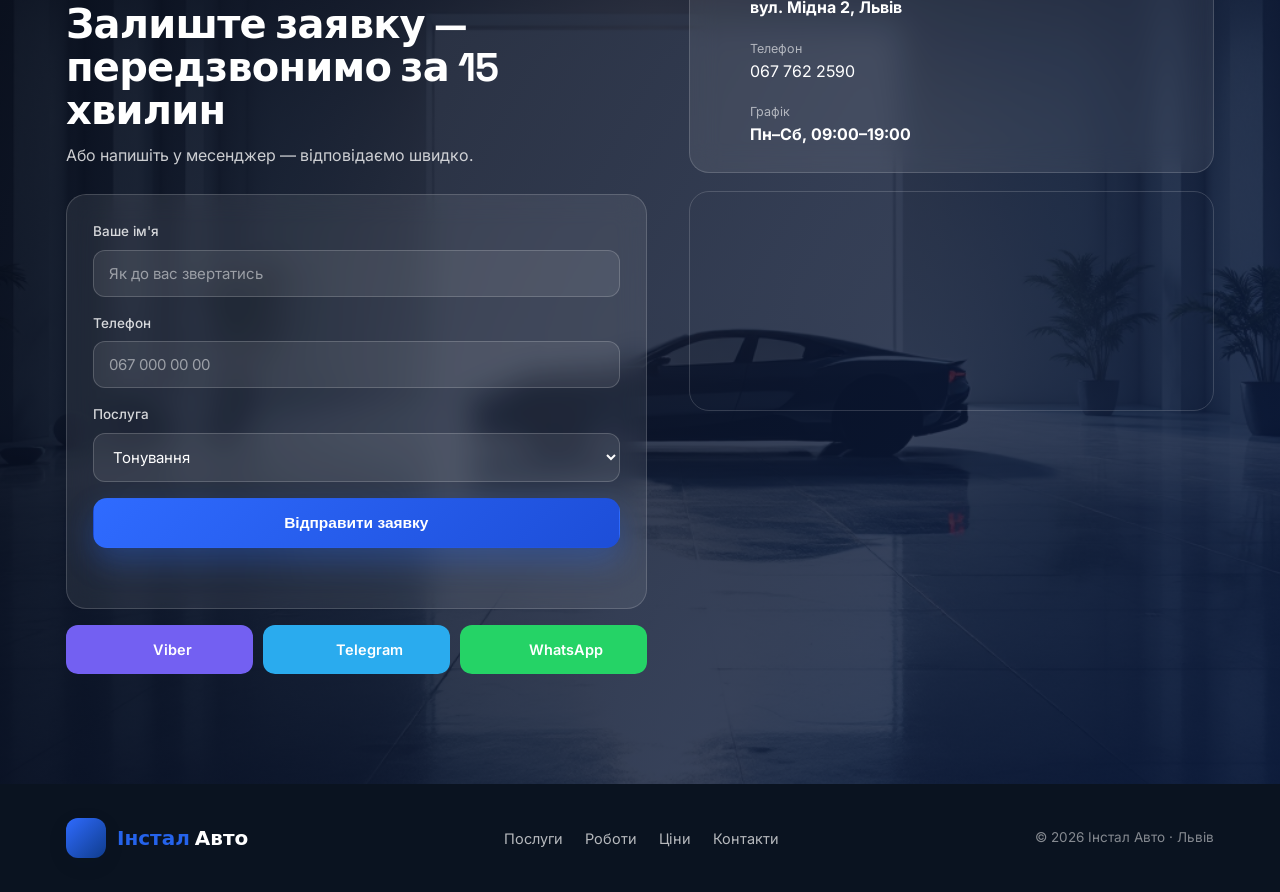
==== commit 8386581d: "3 теми з перемикачем (світла кіно / темна студія / біле ательє) + приземлений копірайт і реалістични" ====
--- a/v5-cinematic/index.html
+++ b/v5-cinematic/index.html
@@ -7,7 +7,7 @@
   <meta property="og:title" content="Інстал Авто | Преміальний автотюнінг у Львові">
   <meta property="og:description" content="Тонування, автозвук, шумоізоляція та світло. Якість, яку видно.">
   <meta property="og:type" content="website">
-  <title>Інстал Авто | Преміальний автотюнінг у Львові</title>
+  <title>Інстал Авто | Тонування та автотюнінг у Львові</title>
   <link rel="preconnect" href="https://fonts.googleapis.com">
   <link rel="preconnect" href="https://fonts.gstatic.com" crossorigin>
   <link href="https://fonts.googleapis.com/css2?family=Inter:wght@400;500;600;700;800&family=Space+Grotesk:wght@500;600;700&display=swap" rel="stylesheet">
@@ -51,8 +51,8 @@
       <div class="container">
         <div class="hero-inner reveal in">
           <span class="eyebrow"><i data-lucide="map-pin"></i> Студія автотюнінгу · Львів, вул. Мідна 2</span>
-          <h1>Тонування та тюнінг<br>рівня, який <span class="grad">видно одразу</span></h1>
-          <p class="hero-lead">Преміальне тонування, автозвук, шумоізоляція та світло. Підбираємо рішення під ваше авто — щоб виглядало бездоганно і працювало без клопоту.</p>
+          <h1>Тонування та автозвук<br>у Львові — <span class="grad">акуратно і з гарантією</span></h1>
+          <p class="hero-lead">Тонування, автозвук, шумоізоляція та світло для вашого авто. Працюємо охайно, підбираємо під вашу модель і даємо гарантію на роботи.</p>
           <div class="hero-actions">
             <a class="btn btn-primary" href="#contacts">Залишити заявку</a>
             <a class="btn btn-glass" href="tel:+380677622590"><i data-lucide="phone"></i> 067 762 2590</a>
@@ -60,7 +60,7 @@
           <ul class="hero-bullets">
             <li><i data-lucide="badge-check"></i> Гарантія на роботи</li>
             <li><i data-lucide="badge-check"></i> Підбір під вашу модель</li>
-            <li><i data-lucide="badge-check"></i> Преміум-матеріали</li>
+            <li><i data-lucide="badge-check"></i> Перевірені матеріали</li>
           </ul>
         </div>
       </div>
@@ -107,8 +107,8 @@
       <div class="container">
         <div class="cine-inner reveal">
           <span class="eyebrow"><i data-lucide="film"></i> Підхід</span>
-          <h2>Ставимось до кожного авто, як до зйомки обкладинки</h2>
-          <p>Чисте робоче місце, перевірені матеріали, контроль кожного етапу. Результат — не лише функція, а вигляд, який хочеться показувати.</p>
+          <h2>Працюємо охайно і пояснюємо просто</h2>
+          <p>Чисте робоче місце, перевірені матеріали та контроль кожного етапу. Розповідаємо, що і навіщо робимо — без зайвого пафосу й переплат.</p>
         </div>
       </div>
     </section>
@@ -120,7 +120,7 @@
           <div class="feat-media reveal"><img src="image/gen/tint.png" alt="Нанесення тонувальної плівки"></div>
           <div class="reveal d1">
             <span class="eyebrow"><i data-lucide="sparkles"></i> Тонування</span>
-            <h2>Рівне затемнення без бульбашок і компромісів</h2>
+            <h2>Рівне затемнення без бульбашок</h2>
             <p>Підбираємо плівку під задачу — затемнення, захист від UV чи атермальний комфорт — і кладемо її так, щоб скло виглядало заводським.</p>
             <div class="flist">
               <div class="fitem"><i data-lucide="check-circle-2"></i><div><h4>Точна посадка</h4><p>Викрійка під модель, без зморшок і відхилень.</p></div></div>
@@ -139,8 +139,8 @@
           <div class="feat-media reveal"><img src="image/gen/audio.png" alt="Преміум автоакустика"></div>
           <div class="reveal d1">
             <span class="eyebrow"><i data-lucide="music-2"></i> Автозвук</span>
-            <h2>Звук, який чути серцем, а не лише вухами</h2>
-            <p>Підбір компонентів, акуратний монтаж і налаштування під ваш салон — від чистих верхів до глибокого баса без зайвого гулу.</p>
+            <h2>Чистий звук без зайвого гулу</h2>
+            <p>Підбір компонентів, акуратний монтаж і налаштування під ваш салон — від чистих верхів до приємного баса.</p>
             <div class="flist">
               <div class="fitem"><i data-lucide="speaker"></i><div><h4>Компонентна акустика</h4><p>Динаміки та твітери під ваші вподобання.</p></div></div>
               <div class="fitem"><i data-lucide="sliders-horizontal"></i><div><h4>Налаштування</h4><p>Зведення звучання під геометрію салону.</p></div></div>
@@ -269,5 +269,21 @@
   </div>
 
   <script src="js/script.js"></script>
+<!-- KUZNYA THEME SWITCHER -->
+<div class="kz-switch" id="kzSwitch">
+  <span class="kz-switch__lbl">Тема:</span>
+  <a href="../v5-cinematic/" data-theme="v5-cinematic">Світла кіно</a>
+  <a href="../theme-garage/" data-theme="theme-garage">Темна студія</a>
+  <a href="../theme-white/" data-theme="theme-white">Біле ательє</a>
+</div>
+<style>
+.kz-switch{position:fixed;left:50%;bottom:18px;transform:translateX(-50%);z-index:9999;display:flex;align-items:center;gap:6px;padding:7px 10px;border-radius:999px;background:rgba(15,20,32,.82);border:1px solid rgba(255,255,255,.16);backdrop-filter:blur(14px);-webkit-backdrop-filter:blur(14px);box-shadow:0 10px 30px rgba(0,0,0,.35);font-family:system-ui,-apple-system,sans-serif}
+.kz-switch__lbl{color:#9aa6b8;font-size:12px;font-weight:600;padding:0 4px}
+.kz-switch a{color:#e6e9f0;text-decoration:none;font-size:12.5px;font-weight:600;padding:7px 13px;border-radius:999px;transition:.2s;white-space:nowrap}
+.kz-switch a:hover{background:rgba(255,255,255,.12)}
+.kz-switch a.on{background:linear-gradient(135deg,#ff6a1a,#ff8a3d);color:#fff}
+@media(max-width:600px){.kz-switch{flex-wrap:wrap;justify-content:center;max-width:94vw;bottom:10px}.kz-switch__lbl{display:none}.kz-switch a{font-size:11.5px;padding:6px 10px}}
+</style>
+<script>(function(){var p=location.pathname;document.querySelectorAll('#kzSwitch a').forEach(function(a){if(p.indexOf(a.getAttribute('data-theme'))>-1)a.classList.add('on');});})();</script>
 </body>
 </html>
